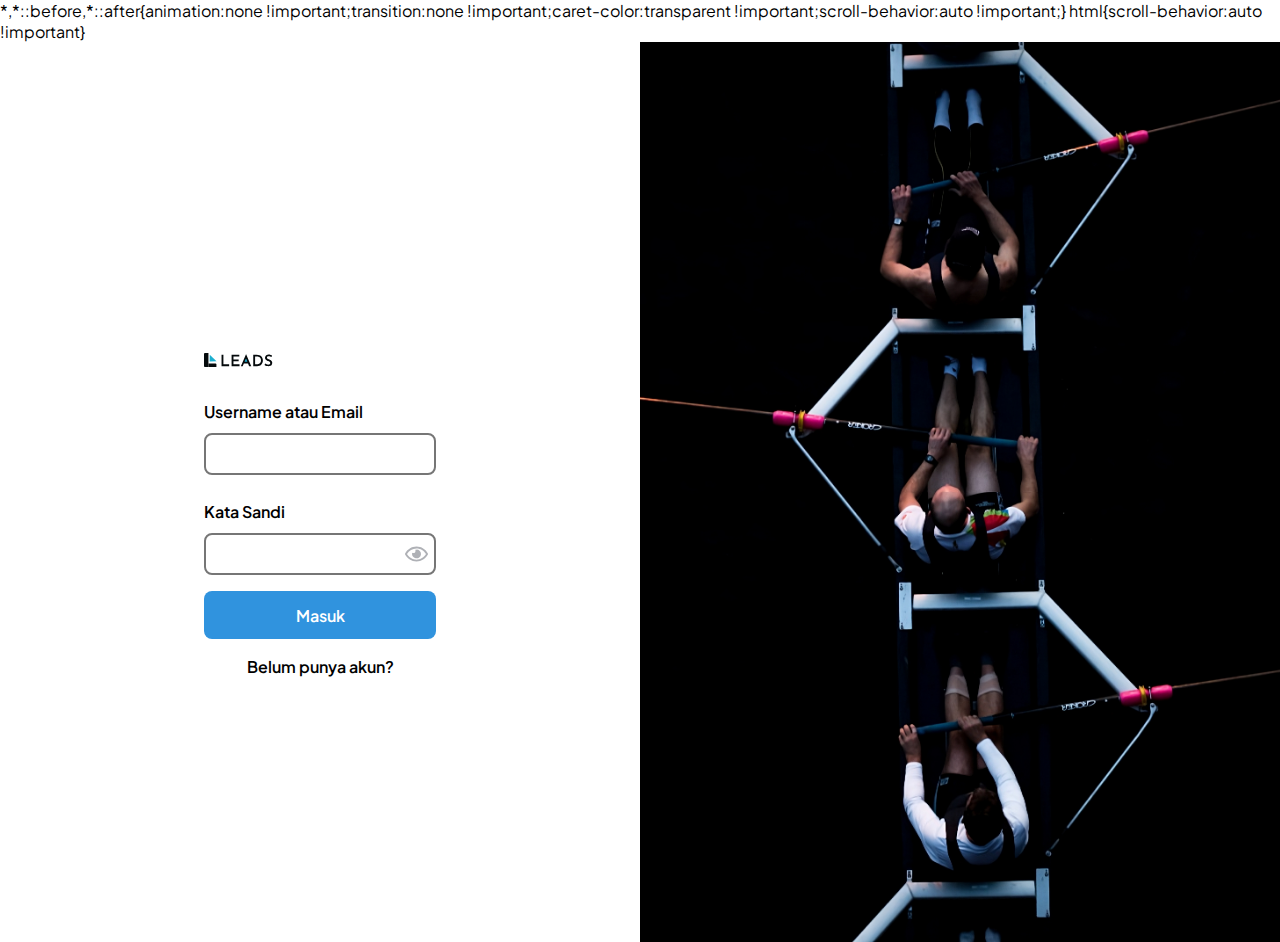
==== index.html @ 9d87f865 "`refactor:` Refactor all to root" ====
<!DOCTYPE html>
<html lang="en">
  <head>
    <meta charset="UTF-8" />
    <meta name="viewport" content="width=device-width, initial-scale=1.0" />
    <link rel="stylesheet" href="Styles/global.css" />
    <link rel="stylesheet" href="Styles/login.css" />
    <script defer src="JS/login.js"></script>
    <script defer src="JS/toggle-password.js"></script>
  </head>
  <body>
    <div class="grid-container">
      <main class="main-container">
        <img class="logo" src="Assets/logo-black.svg" alt="LOGO" loading="lazy" />

        <form action="" method="post">
          <div class="form-group">
            <label for="identifier">Username atau Email</label>
            <input
              type="text"
              id="identifier"
              name="identifier"
              pattern="^(?!.*\.\.)(?!.*\.$)[\w\s.]{1,30}$|^[\w.+-]+@[A-Za-z0-9.-]+\.[A-Za-z]{2,}$"
              required
              title="must be a valid email address"
            />
          </div>

          <div class="form-group">
            <label for="password">Kata Sandi</label>
            <div class="input-with-icon">
              <input
                type="password"
                id="password"
                name="password"
                pattern="[a-zA-Z0-9]{8,}"
                required
                title="Must be at least 8 characters"
              />
              <img
                src="Assets/eye-solid.svg"
                id="toggle-password"
                alt="Eye"
                loading="lazy"
              />
            </div>
          </div>
          <button type="submit">Masuk</button>
        </form>

        <a class="anchor-style" href="register.html">Belum punya akun?</a>
      </main>

      <img
        class="fit-image"
        src="Assets/login-image.png"
        alt="Login Image"
        loading="lazy"
      />
    </div>
  </body>
</html>
---- Styles/global.css ----
@import url("https://fonts.googleapis.com/css2?family=Plus+Jakarta+Sans:ital,wght@0,200;0,300;0,400;0,500;0,600;0,700;0,800;1,200;1,300;1,400;1,500;1,600;1,700;1,800&display=swap");

*,
*::before,
*::after {
  box-sizing: border-box;
}

* {
  display: block;
  box-sizing: border-box;
  font-family: "Plus Jakarta Sans", sans-serif;
  margin: 0;
  padding: 0;
}

.col-1 {
  width: 8.33%;
}

.col-2 {
  width: 16.6%;
}
.col-3 {
  width: 25%;
}
.col-4 {
  width: 33.33%;
}
.col-5 {
  width: 41.66%;
}
.col-6 {
  width: 50%;
}
.col-7 {
  width: 58.33%;
}
.col-8 {
  width: 66.66%;
}
.col-9 {
  width: 75%;
}
.col-10 {
  width: 83.33%;
}
.col-11 {
  width: 91.66%;
}
.col-12 {
  width: 100%;
}

body {
  min-height: 100vh;
  background-color: white;
}

.main-container {
  margin: 48px 156px 0 156px;
}

body::-webkit-scrollbar {
  display: none;
}

a {
  text-decoration: none;
  color: inherit;
}

@media only screen and (width <= 1240px) {
  .main-container {
    margin: 48px 24px 0 24px;
  }
}

@media only screen and (width <= 904px) {
  .main-container {
    margin: 48px 32px 0 32px;
  }
}

@media only screen and (width <= 600px) {
  .main-container {
    margin: 48px 16px 0 16px;
  }
}

/* responsive images/videos */
img,
picture,
svg,
video {
  display: block;
  max-width: 100%;
}
---- Styles/login.css ----
body {
  overflow: hidden;
}

.grid-container {
  display: grid;
  grid-template-columns: repeat(2, 1fr);
  grid-template-rows: 100vh;
  grid-template-rows: 100dvh;
}

.fit-image {
  width: 100%;
  height: 100%;
  object-fit: cover;
}

.logo {
  width: 30%;
}

main {
  display: flex;
  flex-direction: column;
  justify-content: center;
  padding: 0 48px;
}

form {
  display: grid;
  margin-top: 24px;
  gap: 1rem;
}

.form-group {
  display: grid;
  grid-template-columns: 1fr;
  grid-template-rows: repeat(2, 1fr);
  align-items: center;
}

button {
  border-style: solid;
  border-color: #afb1b6;
  box-sizing: border-box;
  padding: 10px;
  font-size: 16px;
  height: 3rem;
  border-radius: 8px;
  width: 100%;
}

input {
  border-style: solid;
  box-sizing: border-box;
  padding: 18px 8px;
  height: 42px;
  border-radius: 8px;
  width: 100%;
}

main label {
  font-weight: 600;
  line-height: 150%;
}

main button {
  border-style: none;
  outline-color: transparent;

  cursor: pointer;
  font-weight: 600;
  color: white;
  background-color: #3093de;
}

.anchor-style {
  margin-top: 1rem;
  text-decoration: none;
  font-weight: 600;
  line-height: 150%;
  text-align: center;
}

.anchor-style:hover,
.anchor-style:focus {
  text-decoration: underline;
}

.input-with-icon {
  display: grid;
  grid-template-columns: repeat(10, 10%);
}

.input-with-icon input {
  grid-column: 1 / 11;
  grid-row: 1 / 2;
  padding: 10px 55px 10px 10px;
}

.input-with-icon img {
  grid-column: 10 / 11;
  grid-row: 1 / 2;
  width: 2em;
  margin-right: 1em;
  z-index: 1;
  justify-self: center;
  align-self: center;
}

@media (width <= 904px) {
  .fit-image {
    display: none;
  }

  .grid-container {
    grid-template-columns: repeat(1, 1fr);
  }
}

@media (width <= 600px) {
  .logo {
    width: 40%;
  }
}

@media (width <= 434px) {
  .logo {
    width: 50%;
  }
}
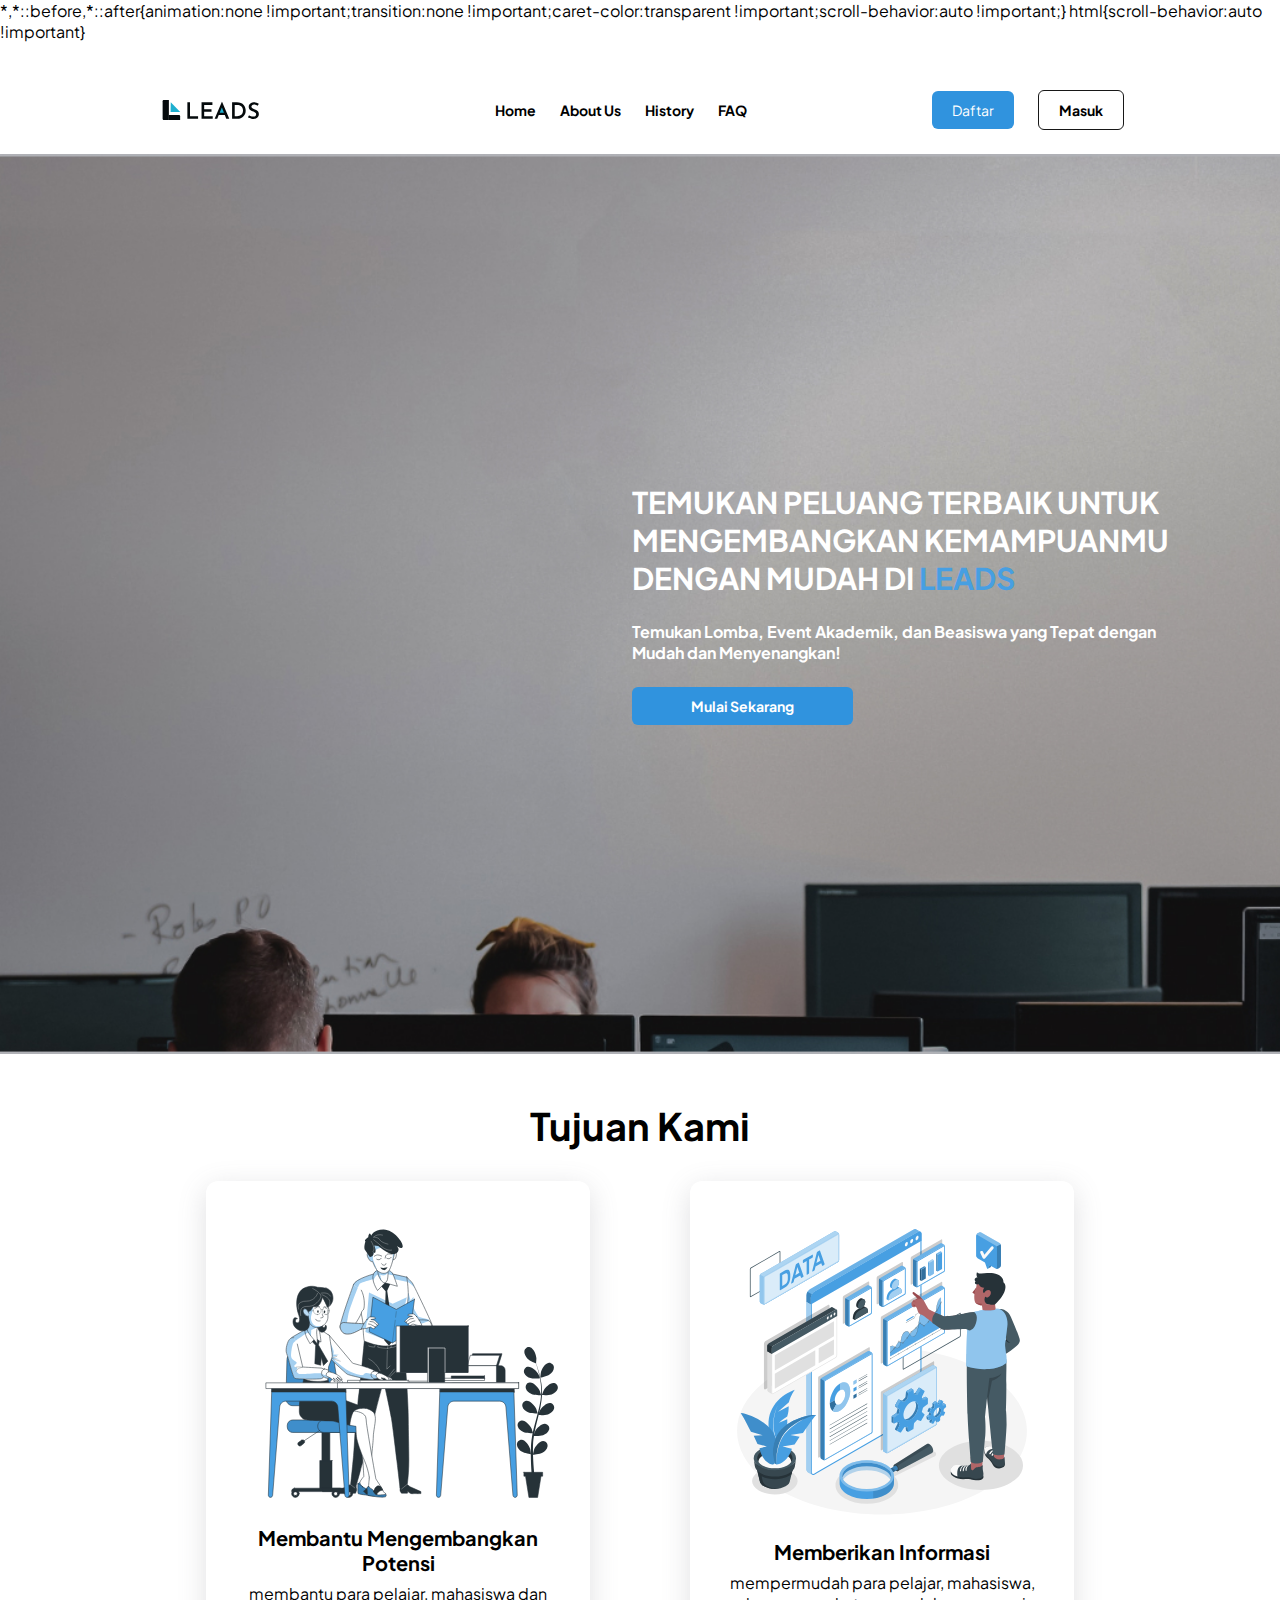
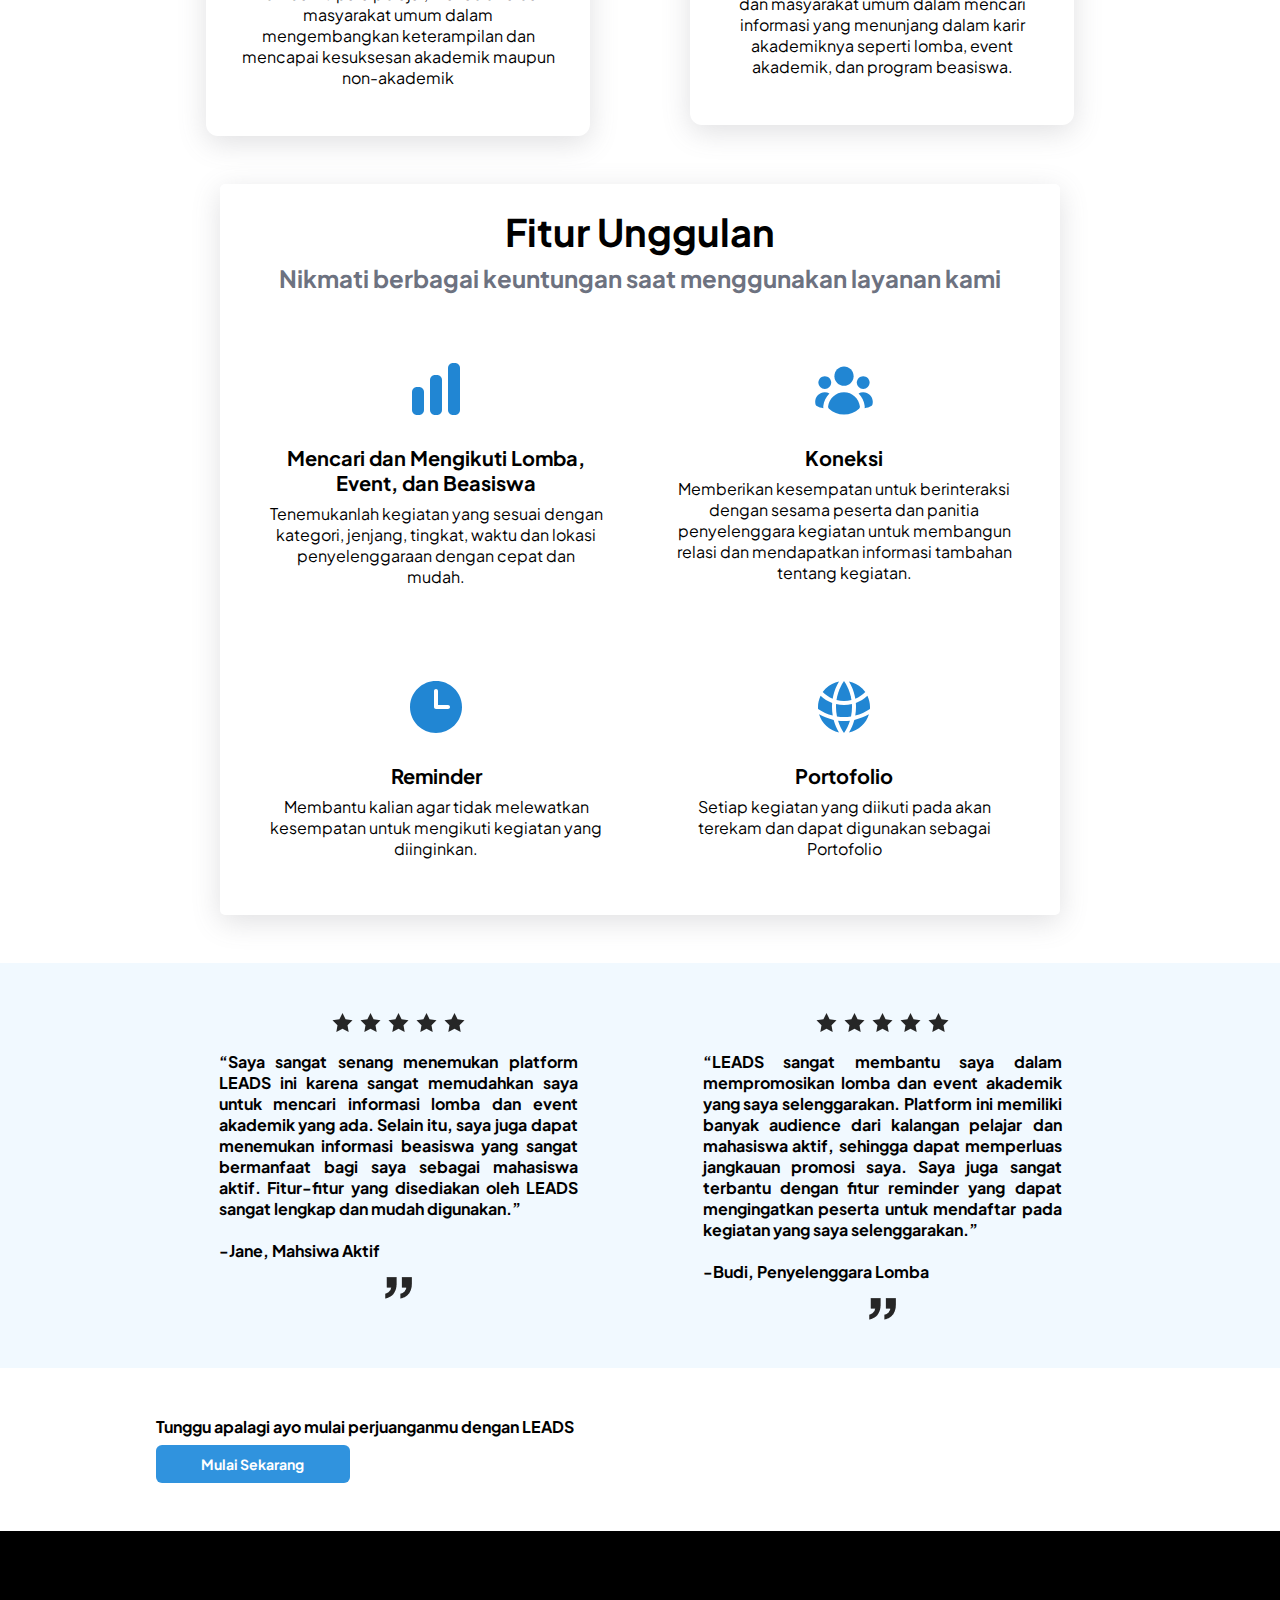
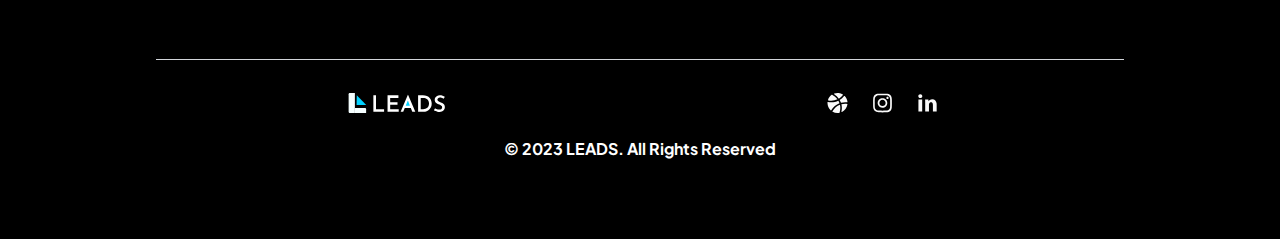
==== commit 96692624: "`refactor:` Refactor Index page into Landing page" ====
--- a/index.html
+++ b/index.html
@@ -3,60 +3,169 @@
   <head>
     <meta charset="UTF-8" />
     <meta name="viewport" content="width=device-width, initial-scale=1.0" />
+    <link
+      rel="stylesheet"
+      href="https://cdnjs.cloudflare.com/ajax/libs/font-awesome/6.0.0-beta2/css/all.min.css"
+      integrity="sha512-YWzhKL2whUzgiheMoBFwW8CKV4qpHQAEuvilg9FAn5VJUDwKZZxkJNuGM4XkWuk94WCrrwslk8yWNGmY1EduTA=="
+      crossorigin="anonymous"
+      referrerpolicy="no-referrer"
+    />
     <link rel="stylesheet" href="Styles/global.css" />
-    <link rel="stylesheet" href="Styles/login.css" />
-    <script defer src="JS/login.js"></script>
-    <script defer src="JS/toggle-password.js"></script>
+    <link rel="stylesheet" href="Styles/header-footer.css" />
+    <link rel="stylesheet" href="Styles/landing.css" />
+    <script src="JS/firefox-bugfix.js"></script>
+    <script src="JS/landing.js"></script>
   </head>
   <body>
-    <div class="grid-container">
-      <main class="main-container">
-        <img class="logo" src="Assets/logo-black.svg" alt="LOGO" loading="lazy" />
-
-        <form action="" method="post">
-          <div class="form-group">
-            <label for="identifier">Username atau Email</label>
-            <input
-              type="text"
-              id="identifier"
-              name="identifier"
-              pattern="^(?!.*\.\.)(?!.*\.$)[\w\s.]{1,30}$|^[\w.+-]+@[A-Za-z0-9.-]+\.[A-Za-z]{2,}$"
-              required
-              title="must be a valid email address"
-            />
+    <header class="main-container header-container">
+      <img alt="logo" src="Assets/logo-black.svg" class="logo" />
+      <input type="checkbox" id="check" />
+      <div class="menu">
+        <div class="nav">
+          <a href="home.html">Home</a>
+          <a href="index.html">About Us</a>
+          <a href="#">History</a>
+          <a href="#">FAQ</a>
+        </div>
+        <div class="button-header-container">
+          <button onclick="location.href='register.html';" class="register-button">Daftar</button>
+          <button onclick="location.href='login.html';" class="login-button">Masuk</button>
+        </div>
+        <label for="check" class="close-menu"><i class="fas fa-times"></i></label>
+      </div>
+      <label for="check" class="open-menu"><i class="fas fa-bars"></i></label>
+    </header>
+    <main>
+      <div class="headline-landing">
+        <div>
+          <p class="headline-caps">
+            TEMUKAN PELUANG TERBAIK UNTUK MENGEMBANGKAN KEMAMPUANMU DENGAN MUDAH DI
+            <span>LEADS</span>
+          </p>
+          <p class="headline-text">
+            Temukan Lomba, Event Akademik, dan Beasiswa yang Tepat dengan Mudah dan Menyenangkan!
+          </p>
+          <div class="button-landing-container">
+            <button onclick="checkPassword()" class="register-button-landing col-3">Mulai Sekarang</button>
           </div>
-
-          <div class="form-group">
-            <label for="password">Kata Sandi</label>
-            <div class="input-with-icon">
-              <input
-                type="password"
-                id="password"
-                name="password"
-                pattern="[a-zA-Z0-9]{8,}"
-                required
-                title="Must be at least 8 characters"
-              />
-              <img
-                src="Assets/eye-solid.svg"
-                id="toggle-password"
-                alt="Eye"
-                loading="lazy"
-              />
+        </div>
+      </div>
+      <div class="main-container">
+        <section id="goals">
+          <p>Tujuan Kami</p>
+          <div class="goals-container">
+            <div class="goal-card">
+              <img alt="goals-image" src="Assets/Landing/card-1.svg" class="goal-image" />
+              <p class="goal-title">Membantu Mengembangkan Potensi</p>
+              <p>
+                membantu para pelajar, mahasiswa dan masyarakat umum dalam mengembangkan
+                keterampilan dan mencapai kesuksesan akademik maupun non-akademik
+              </p>
+            </div>
+            <div class="goal-card">
+              <img alt="goals-image" src="Assets/Landing/card-2.svg" class="goal-image" />
+              <p class="goal-title">Memberikan Informasi</p>
+              <p>
+                mempermudah para pelajar, mahasiswa, dan masyarakat umum dalam mencari informasi
+                yang menunjang dalam karir akademiknya seperti lomba, event akademik, dan program
+                beasiswa.
+              </p>
             </div>
           </div>
-          <button type="submit">Masuk</button>
-        </form>
-
-        <a class="anchor-style" href="register.html">Belum punya akun?</a>
-      </main>
-
-      <img
-        class="fit-image"
-        src="Assets/login-image.png"
-        alt="Login Image"
-        loading="lazy"
-      />
-    </div>
+        </section>
+        <section id="feature">
+          <div class="feature-container">
+            <p class="feature-title">Fitur Unggulan</p>
+            <p class="feature-subtitle">
+              Nikmati berbagai keuntungan saat menggunakan layanan kami
+            </p>
+            <div class="feature-content-container">
+              <div class="feature-card">
+                <img alt="feature-icon" src="Assets/Landing/feature-1.svg" />
+                <p class="feature-card-title">Mencari dan Mengikuti Lomba, Event, dan Beasiswa</p>
+                <p>
+                  Tenemukanlah kegiatan yang sesuai dengan kategori, jenjang, tingkat, waktu dan
+                  lokasi penyelenggaraan dengan cepat dan mudah.
+                </p>
+              </div>
+              <div class="feature-card">
+                <img alt="feature-icon" src="Assets/Landing/feature-2.svg" />
+                <p class="feature-card-title">Koneksi</p>
+                <p>
+                  Memberikan kesempatan untuk berinteraksi dengan sesama peserta dan panitia
+                  penyelenggara kegiatan untuk membangun relasi dan mendapatkan informasi tambahan
+                  tentang kegiatan.
+                </p>
+              </div>
+              <div class="feature-card">
+                <img alt="feature-icon" src="Assets/Landing/feature-3.svg" />
+                <p class="feature-card-title">Reminder</p>
+                <p>
+                  Membantu kalian agar tidak melewatkan kesempatan untuk mengikuti kegiatan yang
+                  diinginkan.
+                </p>
+              </div>
+              <div class="feature-card">
+                <img alt="feature-icon" src="Assets/Landing/feature-4.svg" />
+                <p class="feature-card-title">Portofolio</p>
+                <p>
+                  Setiap kegiatan yang diikuti pada akan terekam dan dapat digunakan sebagai
+                  Portofolio
+                </p>
+              </div>
+            </div>
+          </div>
+        </section>
+      </div>
+      <section id="reviews">
+        <div class="main-container reviews-container">
+          <div class="review">
+            <img alt="stars" src="Assets/Landing/stars.svg" />
+            <p style="font-weight: bold">
+              “Saya sangat senang menemukan platform LEADS ini karena sangat memudahkan saya untuk
+              mencari informasi lomba dan event akademik yang ada. Selain itu, saya juga dapat
+              menemukan informasi beasiswa yang sangat bermanfaat bagi saya sebagai mahasiswa aktif.
+              Fitur-fitur yang disediakan oleh LEADS sangat lengkap dan mudah digunakan.”
+              <br /><br />-Jane, Mahsiwa Aktif
+            </p>
+            <img alt="stars" src="Assets/Landing/quote.png" />
+          </div>
+          <div class="review">
+            <img alt="stars" src="Assets/Landing/stars.svg" />
+            <p style="font-weight: bold">
+              “LEADS sangat membantu saya dalam mempromosikan lomba dan event akademik yang saya
+              selenggarakan. Platform ini memiliki banyak audience dari kalangan pelajar dan
+              mahasiswa aktif, sehingga dapat memperluas jangkauan promosi saya. Saya juga sangat
+              terbantu dengan fitur reminder yang dapat mengingatkan peserta untuk mendaftar pada
+              kegiatan yang saya selenggarakan.”
+              <br /><br />-Budi, Penyelenggara Lomba
+            </p>
+            <img alt="stars" src="Assets/Landing/quote.png" />
+          </div>
+        </div>
+      </section>
+      <div class="main-container">
+        <p style="font-weight: bold; margin-bottom: 8px">
+          Tunggu apalagi ayo mulai perjuanganmu dengan LEADS
+        </p>
+        <button onclick="checkPassword()" class="register-button-landing-bottom">
+          Mulai Sekarang
+        </button>
+      </div>
+    </main>
+    <footer class="footer-container">
+      <div class="main-container">
+        <div class="footer-line"></div>
+        <div class="footer-content">
+          <img alt="logo" src="Assets/logo.svg" class="logo" />
+          <div class="footer-icon">
+            <img alt="logo" src="Assets/Footer/dribble.svg" />
+            <img alt="logo" src="Assets/Footer/instagram.svg" />
+            <img alt="logo" src="Assets/Footer/linkedin.svg" />
+          </div>
+        </div>
+        <p class="copyright">&copy; 2023 LEADS. All Rights Reserved</p>
+      </div>
+    </footer>
   </body>
 </html>
--- a/Styles/header-footer.css
+++ b/Styles/header-footer.css
@@ -0,0 +1,226 @@
+.header-container {
+  display: flex;
+  flex-direction: row;
+  justify-content: space-between;
+  align-items: center;
+  padding-bottom: 24px;
+}
+
+.logo {
+  width: 112px;
+  height: 20px;
+}
+
+.menu {
+  display: flex;
+  justify-content: space-between;
+  align-items: center;
+  flex-basis: 65%;
+}
+
+.nav,
+.footer-icon {
+  display: flex;
+  flex-direction: row;
+  font-size: 14px;
+  font-weight: bold;
+  gap: 24px;
+  color: #000000;
+}
+
+.nav > a:hover {
+  cursor: pointer;
+  color: #72B6E9;
+  font-weight: bold;
+}
+
+#check {
+  display: none;
+}
+
+.button-header-container,
+.user-header-container {
+  display: flex;
+  align-items: center;
+  gap: 24px;
+}
+
+.user-header-container {
+  cursor: pointer;
+}
+
+.user-name {
+  font-weight: bold;
+}
+
+.register-button {
+  background-color: #3093de;
+  border: none;
+  border-radius: 6px;
+  color: white;
+  padding: 10px 20px;
+  text-align: center;
+  text-decoration: none;
+  display: inline-block;
+  font-size: 14px;
+  cursor: pointer;
+}
+
+.login-button {
+  background-color: transparent;
+  border: 1px solid #171717;
+  border-radius: 6px;
+  padding: 10px 20px;
+  text-align: center;
+  text-decoration: none;
+  display: inline-block;
+  font-size: 14px;
+  font-weight: bold;
+  cursor: pointer;
+}
+
+.user-image {
+  aspect-ratio: 1;
+  width: 48px;
+  height: 48px;
+  border-radius: 100px;
+}
+
+.user-mobile {
+  display: none;
+  font-size: 24px;
+  font-weight: bold;
+  text-align: center;
+  color: #FFFFFF;
+}
+
+.open-menu,
+.close-menu {
+  position: absolute;
+  cursor: pointer;
+  font-size: 24px;
+  display: none;
+}
+
+.open-menu {
+  top: 7.5%;
+  right: 32px;
+  color: #000000;
+  transform: translateY(-50%);
+}
+
+.close-menu {
+  top: 5%;
+  right: 32px;
+  color: #FFFFFF;
+}
+
+.footer-container {
+  margin-top: 48px;
+  height: fit-content;
+  width: 100%;
+  background: #000000;
+  padding: 80px 0;
+  color: #ffffff;
+}
+
+.footer-line {
+  height: 1px;
+  width: 100%;
+  background: #d2d5da;
+  margin-bottom: 32px;
+}
+
+.footer-content {
+  display: flex;
+  flex-direction: row;
+  justify-content: space-around;
+  color: white;
+  align-items: center;
+}
+
+.copyright {
+  font-size: 16px;
+  color: #ffffff;
+  font-weight: bold;
+  text-align: center;
+  margin-top: 24px;
+}
+
+@media (width <= 904px) {
+  /* HEADER */
+  .menu {
+    flex-direction: column;
+    align-items: center;
+    justify-content: center;
+    width: 100%;
+    height: 100vh;
+    position: fixed;
+    top: 0;
+    right: -100%;
+    z-index: 9999;
+    background-color: #72B6E9;
+    transition: all 0.4s ease-in-out;
+    gap: 32px;
+  }
+
+  .nav {
+    flex-direction: column;
+    gap: 48px;
+    font-size: 24px;
+    text-align: center;
+    color: #FFFFFF;
+  }
+
+  .user-header-container {
+    display: none;
+  }
+
+  .user-mobile {
+    display: block;
+  }
+
+  .nav > a:hover,
+  .login-button:hover,
+  .register-button:hover,
+  .user-mobile:hover {
+    color: #FFFFFF;
+    transition: all 0.2s ease-in-out;
+    transform : scale(1.2);
+  }
+
+  .button-header-container {
+    flex-direction: column;
+    gap: 32px;
+  }
+
+  .register-button {
+    background-color: transparent;
+    border: none;
+    color: #FFFFFF;
+    font-size: 24px;
+    font-weight: bold;
+  }
+
+  .login-button {
+    border: none;
+    font-size: 24px;
+    color: #FFFFFF;
+  }
+
+  .open-menu,
+  .close-menu {
+    display: block;
+  }
+  #check:checked ~ .menu {
+    right: 0;
+  }
+}
+
+@media (width <= 600px) {
+  /* FOOTER */
+  .footer-content {
+    flex-direction: column;
+    gap: 24px;
+  }
+}
--- a/Styles/landing.css
+++ b/Styles/landing.css
@@ -0,0 +1,224 @@
+.headline-landing {
+  width: 100%;
+  height: 100vh;
+  background-image: url("../Assets/Landing/headline-bg.jpg");
+  background-size: cover;
+  background-repeat: no-repeat;
+  object-fit: cover;
+  display: flex;
+  justify-content: flex-end;
+  align-items: center;
+  padding-right: calc(10vw - 32px);
+}
+
+.headline-landing div {
+  max-width: 552px;
+}
+
+.headline-caps {
+  font-size: 30px;
+  font-weight: bold;
+  color: #ffffff;
+  margin-bottom: 24px;
+}
+
+.headline-caps span {
+  display: inline-block;
+  color: #479FE2;
+}
+
+.headline-text {
+  font-size: 16px;
+  font-weight: bold;
+  color: #ffffff;
+  margin-bottom: 24px;
+}
+
+.button-landing-container {
+  display: flex;
+  flex-direction: row;
+  gap: 24px;
+}
+
+.register-button-landing {
+  width: 40%;
+  background-color: #3093de;
+  border: none;
+  border-radius: 6px;
+  color: white;
+  padding: 10px 20px;
+  text-align: center;
+  text-decoration: none;
+  display: inline-block;
+  font-size: 14px;
+  font-weight: bold;
+  cursor: pointer;
+}
+
+.register-button-landing-bottom {
+  width: 20%;
+  background-color: #3093de;
+  border: none;
+  border-radius: 6px;
+  color: white;
+  padding: 10px 20px;
+  text-align: center;
+  text-decoration: none;
+  display: inline-block;
+  font-size: 14px;
+  font-weight: bold;
+  cursor: pointer;
+}
+
+#goals {
+  margin: 48px 0;
+}
+
+#goals > p,
+.feature-title {
+  font-size: 38px;
+  font-weight: bold;
+  text-align: center;
+}
+
+.goals-container {
+  display: flex;
+  justify-content: space-around;
+  margin-top: 32px;
+}
+
+.goal-card {
+  max-width: 384px;
+  height: fit-content;
+  background: #ffffff;
+  box-shadow: rgba(100, 100, 111, 0.2) 0px 7px 29px 0px;
+  border-radius: 12px;
+  padding: 48px 32px;
+  text-align: center;
+}
+
+.goal-image {
+  width: 100%;
+  max-height: 286px;
+}
+
+.goal-title,
+.feature-card-title {
+  font-size: 20px;
+  font-weight: bold;
+  margin: 24px 0 8px 0;
+}
+
+#feature {
+  display: flex;
+  justify-content: center;
+}
+
+.feature-container {
+  width: 100%;
+  max-width: 840px;
+  height: fit-content;
+  background: #ffffff;
+  box-shadow: rgba(100, 100, 111, 0.2) 0px 7px 29px 0px;
+  border-radius: 5px;
+  padding: 24px;
+}
+
+.feature-subtitle {
+  font-size: 24px;
+  font-weight: bold;
+  color: #6d7280;
+  text-align: center;
+  margin-top: 8px;
+}
+
+.feature-content-container {
+  display: grid;
+  grid-template-columns: repeat(2, 1fr);
+  margin-top: 32px;
+  gap: 24px;
+}
+
+.feature-card {
+  display: flex;
+  flex-direction: column;
+  justify-content: center;
+  align-items: center;
+  max-width: 384px;
+  height: fit-content;
+  border-radius: 15px;
+  text-align: center;
+  padding: 32px 24px;
+}
+
+#reviews {
+  width: 100%;
+  height: fit-content;
+  background: #F1F9FF;
+  margin-bottom: 24px;
+}
+
+.reviews-container {
+  display: flex;
+  justify-content: space-around;
+  padding: 48px 0;
+}
+
+.review {
+  display: flex;
+  flex-direction: column;
+  justify-content: center;
+  align-items: center;
+  max-width: 359px;
+  height: fit-content;
+  text-align: justify;
+  gap: 16px;
+}
+
+.quote {
+  font-size: 75px;
+  font-weight: bold;
+  text-align: center;
+}
+
+@media (width <= 904px) {
+  .headline-landing {
+    padding: 0 16px;
+  }
+
+  .headline-caps {
+    font-size: 24px;
+  }
+
+  .goals-container {
+    flex-direction: column;
+    justify-content: center;
+    align-items: center;
+    gap: 32px;
+  }
+
+  .reviews-container {
+    flex-direction: column;
+    justify-content: center;
+    align-items: center;
+  }
+}
+
+@media (width <= 600px) {
+  .register-button-landing {
+    width: 70%;
+  }
+
+  .register-button-landing-bottom {
+    width: 50%;
+  }
+
+  .feature-content-container {
+    grid-template-columns: repeat(1, 1fr);
+    text-align: center;
+  }
+
+  .feature-card {
+    max-width: 100%;
+  }
+}